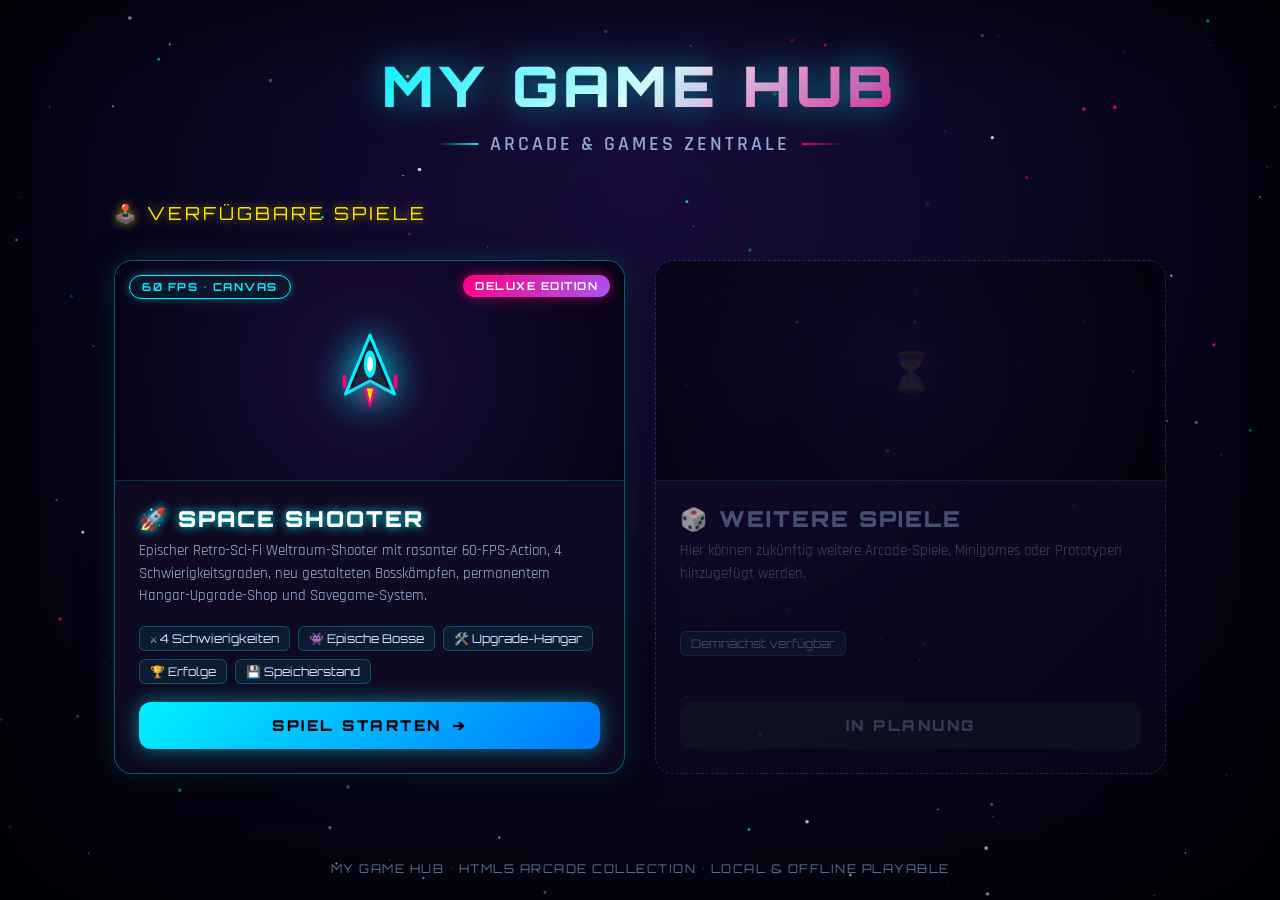
==== index.html @ 95146337 "Hauptseite index.html fuer Game Hub hinzugefuegt" ====
<!DOCTYPE html>
<html lang="de">
<head>
  <meta charset="UTF-8">
  <meta name="viewport" content="width=device-width, initial-scale=1.0">
  <title>My Game Hub - Arcade & Games</title>
  <link rel="preconnect" href="https://fonts.googleapis.com">
  <link rel="preconnect" href="https://fonts.gstatic.com" crossorigin>
  <link href="https://fonts.googleapis.com/css2?family=Orbitron:wght@500;700;900&family=Rajdhani:wght@500;600;700&display=swap" rel="stylesheet">
  <style>
    :root {
      --primary: #00f0ff;
      --secondary: #ff007f;
      --accent: #ffe600;
      --success: #39ff14;
      --dark-bg: #060412;
      --card-bg: rgba(16, 12, 36, 0.82);
      --border-glow: rgba(0, 240, 255, 0.35);
    }

    * {
      box-sizing: border-box;
      margin: 0;
      padding: 0;
      user-select: none;
    }

    body {
      min-height: 100vh;
      background: radial-gradient(circle at 50% 20%, #150d38 0%, #08051a 50%, #03020a 100%);
      font-family: 'Rajdhani', sans-serif;
      color: #fff;
      display: flex;
      flex-direction: column;
      align-items: center;
      position: relative;
      overflow-x: hidden;
    }

    /* Ambient animated canvas background */
    #bg-canvas {
      position: fixed;
      top: 0;
      left: 0;
      width: 100vw;
      height: 100vh;
      z-index: 0;
      pointer-events: none;
      opacity: 0.85;
    }

    /* Vignette & scanline */
    .vignette {
      position: fixed;
      top: 0;
      left: 0;
      width: 100%;
      height: 100%;
      pointer-events: none;
      box-shadow: inset 0 0 120px rgba(0, 0, 0, 0.85);
      z-index: 1;
    }

    /* Header */
    header {
      position: relative;
      z-index: 2;
      margin-top: 50px;
      margin-bottom: 45px;
      text-align: center;
      padding: 0 20px;
    }

    .hub-title {
      font-family: 'Orbitron', sans-serif;
      font-size: clamp(34px, 5vw, 56px);
      font-weight: 900;
      letter-spacing: 5px;
      background: linear-gradient(135deg, #00f0ff 0%, #ffffff 50%, #ff007f 100%);
      -webkit-background-clip: text;
      -webkit-text-fill-color: transparent;
      text-shadow: 0 0 35px rgba(0, 240, 255, 0.55);
      margin-bottom: 10px;
      text-transform: uppercase;
    }

    .hub-subtitle {
      font-family: 'Rajdhani', sans-serif;
      font-size: clamp(16px, 2vw, 20px);
      font-weight: 600;
      letter-spacing: 3px;
      color: #8da6d6;
      text-transform: uppercase;
      display: flex;
      align-items: center;
      justify-content: center;
      gap: 12px;
    }

    .hub-subtitle::before,
    .hub-subtitle::after {
      content: '';
      display: inline-block;
      width: 40px;
      height: 2px;
      background: linear-gradient(90deg, transparent, #00f0ff);
    }
    .hub-subtitle::after {
      background: linear-gradient(90deg, #ff007f, transparent);
    }

    /* Main Container */
    main {
      position: relative;
      z-index: 2;
      width: 100%;
      max-width: 1100px;
      padding: 0 24px 60px;
      display: flex;
      flex-direction: column;
      align-items: center;
      gap: 36px;
    }

    /* Section Header */
    .section-title {
      font-family: 'Orbitron', sans-serif;
      font-size: 18px;
      letter-spacing: 3px;
      color: #ffe600;
      text-shadow: 0 0 10px rgba(255, 230, 0, 0.6);
      align-self: flex-start;
      display: flex;
      align-items: center;
      gap: 8px;
    }

    /* Game Cards Grid */
    .games-grid {
      display: grid;
      grid-template-columns: repeat(auto-fit, minmax(320px, 1fr));
      gap: 30px;
      width: 100%;
    }

    /* Featured Game Card */
    .game-card {
      background: var(--card-bg);
      backdrop-filter: blur(14px);
      -webkit-backdrop-filter: blur(14px);
      border: 1.5px solid var(--border-glow);
      border-radius: 18px;
      overflow: hidden;
      box-shadow: 0 10px 35px rgba(0, 0, 0, 0.6), 0 0 25px rgba(0, 240, 255, 0.18);
      transition: all 0.35s cubic-bezier(0.18, 0.89, 0.32, 1.28);
      display: flex;
      flex-direction: column;
      position: relative;
      text-decoration: none;
      color: inherit;
    }

    .game-card:hover {
      transform: translateY(-8px) scale(1.02);
      border-color: #00f0ff;
      box-shadow: 0 15px 45px rgba(0, 0, 0, 0.75), 0 0 45px rgba(0, 240, 255, 0.45);
    }

    /* Visual Banner / Artwork Preview */
    .card-banner {
      width: 100%;
      height: 220px;
      position: relative;
      overflow: hidden;
      background: radial-gradient(circle at center, #180d38 0%, #070316 100%);
      display: flex;
      justify-content: center;
      align-items: center;
      border-bottom: 1px solid rgba(0, 240, 255, 0.2);
    }

    .banner-graphic {
      position: relative;
      width: 100%;
      height: 100%;
      display: flex;
      justify-content: center;
      align-items: center;
    }

    /* Stylized Mini Ship Art */
    .ship-icon {
      width: 78px;
      height: 84px;
      filter: drop-shadow(0 0 18px #00f0ff);
      transition: transform 0.35s ease;
      animation: float-ship 3s ease-in-out infinite alternate;
    }

    .game-card:hover .ship-icon {
      transform: scale(1.15) translateY(-6px);
      filter: drop-shadow(0 0 28px #00f0ff) drop-shadow(0 0 40px #ff007f);
    }

    @keyframes float-ship {
      from { transform: translateY(-4px); }
      to { transform: translateY(4px); }
    }

    .card-badge {
      position: absolute;
      top: 14px;
      right: 14px;
      background: linear-gradient(135deg, #ff007f, #a855f7);
      color: #fff;
      font-family: 'Orbitron', monospace;
      font-size: 11px;
      font-weight: 700;
      letter-spacing: 1.5px;
      padding: 4px 12px;
      border-radius: 20px;
      box-shadow: 0 0 12px rgba(255, 0, 127, 0.6);
      text-transform: uppercase;
    }

    .card-badge.tag-60fps {
      right: auto;
      left: 14px;
      background: rgba(10, 25, 45, 0.85);
      border: 1px solid #00f0ff;
      color: #00f0ff;
      box-shadow: 0 0 10px rgba(0, 240, 255, 0.35);
    }

    /* Card Details */
    .card-content {
      padding: 24px;
      display: flex;
      flex-direction: column;
      flex: 1;
      justify-content: space-between;
      gap: 18px;
    }

    .game-title {
      font-family: 'Orbitron', sans-serif;
      font-size: 22px;
      font-weight: 900;
      letter-spacing: 2px;
      color: #fff;
      display: flex;
      align-items: center;
      gap: 10px;
      text-shadow: 0 0 10px var(--primary);
    }

    .game-desc {
      font-size: 15px;
      color: #a4b8df;
      line-height: 1.5;
    }

    .feature-tags {
      display: flex;
      flex-wrap: wrap;
      gap: 8px;
    }

    .feature-tag {
      background: rgba(0, 240, 255, 0.08);
      border: 1px solid rgba(0, 240, 255, 0.25);
      border-radius: 6px;
      padding: 4px 10px;
      font-size: 12px;
      font-family: 'Orbitron', monospace;
      color: #cde4ff;
    }

    /* Launch Button */
    .card-btn {
      background: linear-gradient(135deg, #00f0ff, #0077ff);
      color: #05040d;
      border: none;
      font-family: 'Orbitron', sans-serif;
      font-weight: 900;
      font-size: 15px;
      letter-spacing: 2.5px;
      padding: 14px 24px;
      border-radius: 12px;
      text-align: center;
      text-transform: uppercase;
      box-shadow: 0 0 20px rgba(0, 240, 255, 0.5);
      transition: all 0.2s ease;
      display: flex;
      align-items: center;
      justify-content: center;
      gap: 10px;
    }

    .game-card:hover .card-btn {
      background: linear-gradient(135deg, #4ef2ff, #0099ff);
      box-shadow: 0 0 30px rgba(0, 240, 255, 0.85);
      transform: scale(1.02);
    }

    /* Placeholder Card for upcoming games */
    .game-card.placeholder {
      border: 1.5px dashed rgba(255, 255, 255, 0.2);
      box-shadow: none;
      opacity: 0.65;
      cursor: default;
    }

    .game-card.placeholder:hover {
      transform: none;
      border-color: rgba(255, 255, 255, 0.35);
      box-shadow: none;
    }

    /* Footer */
    footer {
      position: relative;
      z-index: 2;
      margin-top: auto;
      padding: 24px;
      text-align: center;
      font-family: 'Orbitron', monospace;
      font-size: 12px;
      letter-spacing: 1.5px;
      color: #5d6f8f;
    }
  </style>
</head>
<body>

  <!-- Animated Starfield Background -->
  <canvas id="bg-canvas"></canvas>
  <div class="vignette"></div>

  <!-- Header Section -->
  <header>
    <h1 class="hub-title">MY GAME HUB</h1>
    <div class="hub-subtitle">ARCADE & GAMES ZENTRALE</div>
  </header>

  <!-- Main Content -->
  <main>
    <div class="section-title">
      <span>🕹️</span> VERFÜGBARE SPIELE
    </div>

    <div class="games-grid">
      <!-- 1. Space Shooter Featured Card -->
      <a href="space-shooter/index.html" class="game-card">
        <div class="card-banner">
          <div class="card-badge tag-60fps">60 FPS • CANVAS</div>
          <div class="card-badge">DELUXE EDITION</div>
          <div class="banner-graphic">
            <svg class="ship-icon" viewBox="0 0 100 110" fill="none" xmlns="http://www.w3.org/2000/svg">
              <!-- Glow Wings -->
              <path d="M50 8L82 85L50 68L18 85L50 8Z" fill="#0f172a" stroke="#00f0ff" stroke-width="4" stroke-linejoin="round"/>
              <path d="M50 20L72 75L50 64L28 75L50 20Z" fill="#1e293b"/>
              <!-- Glowing Cockpit -->
              <ellipse cx="50" cy="46" rx="8" ry="18" fill="#00f0ff"/>
              <ellipse cx="50" cy="46" rx="4" ry="10" fill="#ffffff"/>
              <!-- Thruster Flame -->
              <path d="M42 78L50 104L58 78Z" fill="#ff007f" filter="drop-shadow(0 0 10px #ff007f)"/>
              <path d="M46 78L50 96L54 78Z" fill="#ffe600"/>
              <!-- Wingtip Guns -->
              <rect x="14" y="60" width="5" height="18" fill="#ff007f" rx="2"/>
              <rect x="81" y="60" width="5" height="18" fill="#ff007f" rx="2"/>
            </svg>
          </div>
        </div>

        <div class="card-content">
          <div>
            <div class="game-title">
              <span>🚀</span> SPACE SHOOTER
            </div>
            <p class="game-desc" style="margin-top: 8px;">
              Epischer Retro-Sci-Fi Weltraum-Shooter mit rasanter 60-FPS-Action, 4 Schwierigkeitsgraden, 
              neu gestalteten Bosskämpfen, permanentem Hangar-Upgrade-Shop und Savegame-System.
            </p>
          </div>

          <div class="feature-tags">
            <span class="feature-tag">⚔️ 4 Schwierigkeiten</span>
            <span class="feature-tag">👾 Epische Bosse</span>
            <span class="feature-tag">🛠️ Upgrade-Hangar</span>
            <span class="feature-tag">🏆 Erfolge</span>
            <span class="feature-tag">💾 Speicherstand</span>
          </div>

          <div class="card-btn">
            <span>SPIEL STARTEN</span>
            <span>➔</span>
          </div>
        </div>
      </a>

      <!-- 2. Placeholder Card for Future Games -->
      <div class="game-card placeholder">
        <div class="card-banner" style="background: radial-gradient(circle, #0e0a24 0%, #04020a 100%);">
          <div style="font-family:'Orbitron'; font-size: 38px; color: rgba(255,255,255,0.15);">
            ⏳
          </div>
        </div>

        <div class="card-content">
          <div>
            <div class="game-title" style="color: #68799c; text-shadow: none;">
              <span>🎲</span> WEITERE SPIELE
            </div>
            <p class="game-desc" style="margin-top: 8px; color: #5a6b8c;">
              Hier können zukünftig weitere Arcade-Spiele, Minigames oder Prototypen hinzugefügt werden.
            </p>
          </div>

          <div class="feature-tags">
            <span class="feature-tag" style="border-color: rgba(255,255,255,0.1); color: #5a6b8c;">Demnächst verfügbar</span>
          </div>

          <div class="card-btn" style="background: #141724; color: #4e5b77; box-shadow: none; cursor: default;">
            IN PLANUNG
          </div>
        </div>
      </div>

    </div>
  </main>

  <!-- Footer -->
  <footer>
    MY GAME HUB • HTML5 ARCADE COLLECTION • LOCAL & OFFLINE PLAYABLE
  </footer>

  <script>
    // Subtle interactive starfield canvas in the background
    const canvas = document.getElementById('bg-canvas');
    const ctx = canvas.getContext('2d');

    let width = canvas.width = window.innerWidth;
    let height = canvas.height = window.innerHeight;

    window.addEventListener('resize', () => {
      width = canvas.width = window.innerWidth;
      height = canvas.height = window.innerHeight;
      initStars();
    });

    let stars = [];
    function initStars() {
      stars = [];
      const count = Math.floor((width * height) / 9000);
      for (let i = 0; i < count; i++) {
        stars.push({
          x: Math.random() * width,
          y: Math.random() * height,
          radius: Math.random() * 1.5 + 0.4,
          speed: Math.random() * 0.4 + 0.15,
          twinkle: Math.random() * Math.PI * 2,
          color: Math.random() > 0.8 ? '#00f0ff' : (Math.random() > 0.85 ? '#ff007f' : '#ffffff')
        });
      }
    }
    initStars();

    function render() {
      ctx.clearRect(0, 0, width, height);

      // Deep space nebula glow
      const grad = ctx.createRadialGradient(width * 0.5, height * 0.3, 100, width * 0.5, height * 0.3, width * 0.8);
      grad.addColorStop(0, 'rgba(40, 15, 75, 0.2)');
      grad.addColorStop(0.5, 'rgba(10, 25, 60, 0.1)');
      grad.addColorStop(1, 'transparent');
      ctx.fillStyle = grad;
      ctx.fillRect(0, 0, width, height);

      // Draw twinkling stars
      stars.forEach(s => {
        s.y += s.speed;
        s.twinkle += 0.03;
        if (s.y > height) {
          s.y = 0;
          s.x = Math.random() * width;
        }

        const alpha = 0.3 + 0.7 * (0.5 + 0.5 * Math.sin(s.twinkle));
        ctx.save();
        ctx.globalAlpha = alpha;
        ctx.fillStyle = s.color;
        ctx.beginPath();
        ctx.arc(s.x, s.y, s.radius, 0, Math.PI * 2);
        ctx.fill();
        ctx.restore();
      });

      requestAnimationFrame(render);
    }
    render();
  </script>
</body>
</html>
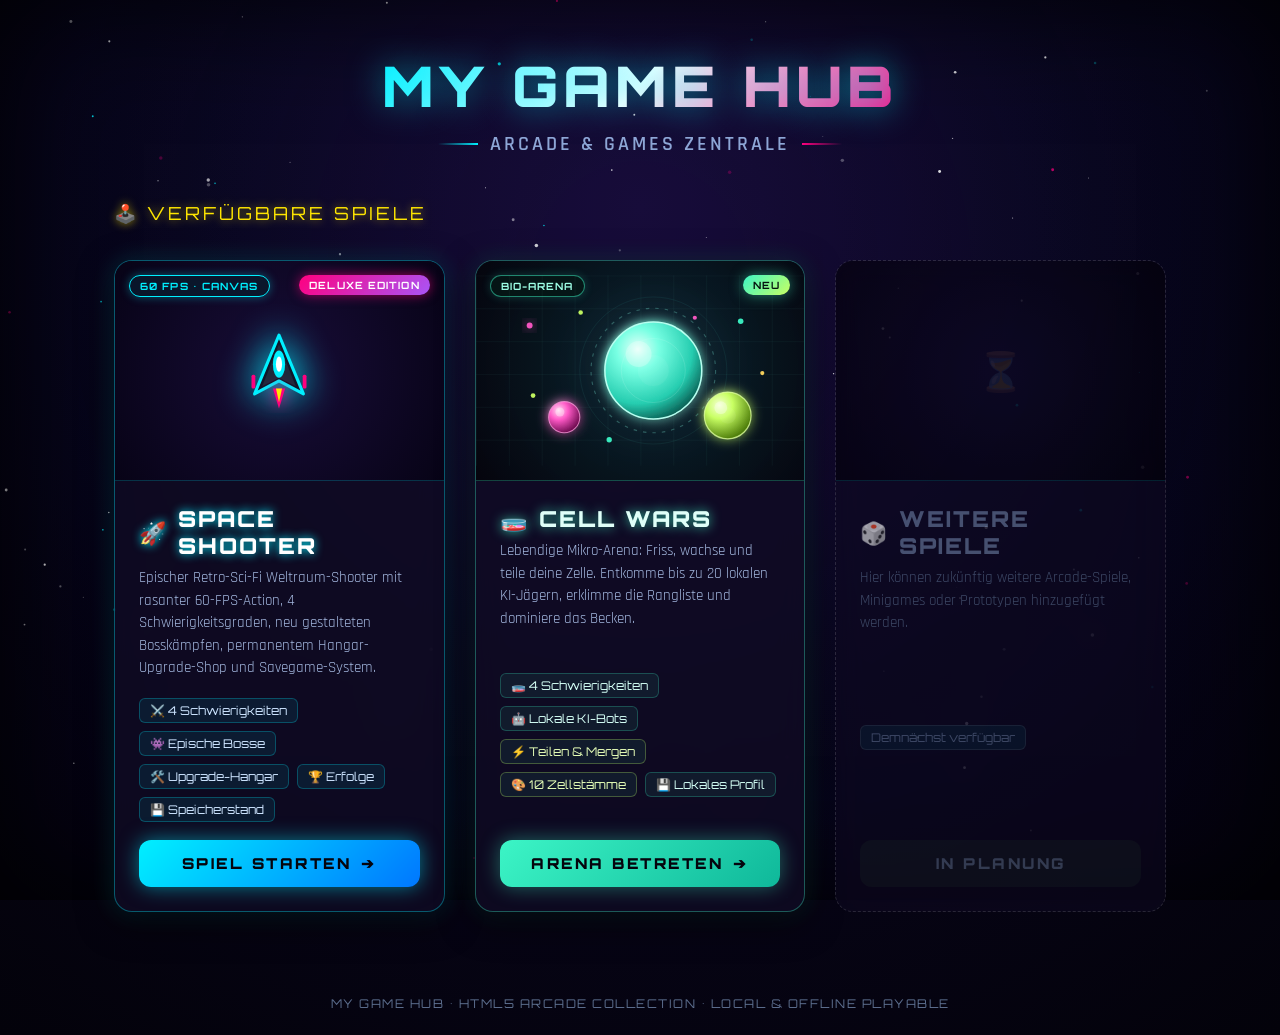
==== commit c4da7c1f: "CELL WARS Arena-Spiel und Hub-Karte hinzugefuegt" ====
--- a/index.html
+++ b/index.html
@@ -211,13 +211,17 @@
       position: absolute;
       top: 14px;
       right: 14px;
+      max-width: calc(50% - 22px);
+      overflow: hidden;
+      white-space: nowrap;
+      text-overflow: ellipsis;
       background: linear-gradient(135deg, #ff007f, #a855f7);
       color: #fff;
       font-family: 'Orbitron', monospace;
-      font-size: 11px;
+      font-size: 10px;
       font-weight: 700;
-      letter-spacing: 1.5px;
-      padding: 4px 12px;
+      letter-spacing: 1.1px;
+      padding: 4px 10px;
       border-radius: 20px;
       box-shadow: 0 0 12px rgba(255, 0, 127, 0.6);
       text-transform: uppercase;
@@ -301,6 +305,100 @@
       background: linear-gradient(135deg, #4ef2ff, #0099ff);
       box-shadow: 0 0 30px rgba(0, 240, 255, 0.85);
       transform: scale(1.02);
+    }
+
+    /* CELL WARS — scoped bio-arena identity */
+    .cellwars-card {
+      border-color: rgba(60, 245, 198, 0.34);
+      box-shadow: 0 10px 35px rgba(0, 0, 0, 0.6), 0 0 25px rgba(60, 245, 198, 0.14);
+    }
+
+    .cellwars-card:hover {
+      border-color: #3cf5c6;
+      box-shadow: 0 15px 45px rgba(0, 0, 0, 0.75), 0 0 45px rgba(60, 245, 198, 0.4);
+    }
+
+    .cellwars-banner {
+      background:
+        radial-gradient(circle at 54% 48%, rgba(30, 130, 112, 0.32) 0%, rgba(7, 24, 32, 0.9) 46%, #05040d 100%);
+      border-bottom-color: rgba(60, 245, 198, 0.25);
+    }
+
+    .cellwars-card .card-badge {
+      right: 14px;
+      background: linear-gradient(135deg, #3cf5c6, #c8ff63);
+      color: #04130f;
+      box-shadow: 0 0 14px rgba(60, 245, 198, 0.5);
+    }
+
+    .cellwars-card .card-badge.tag-bio {
+      right: auto;
+      left: 14px;
+      background: rgba(5, 24, 22, 0.82);
+      border: 1px solid rgba(60, 245, 198, 0.5);
+      color: #9effe6;
+      box-shadow: 0 0 10px rgba(60, 245, 198, 0.2);
+    }
+
+    .cellwars-art {
+      width: 100%;
+      height: 100%;
+      display: block;
+      transition: transform 0.4s ease;
+    }
+
+    .cellwars-card:hover .cellwars-art {
+      transform: scale(1.035);
+    }
+
+    .cellwars-cell-main,
+    .cellwars-cell-lime,
+    .cellwars-cell-magenta {
+      transform-box: fill-box;
+      transform-origin: center;
+    }
+
+    .cellwars-cell-main {
+      animation: cellwars-float 4.6s ease-in-out infinite;
+    }
+
+    .cellwars-cell-lime {
+      animation: cellwars-float 5.4s ease-in-out -1.4s infinite reverse;
+    }
+
+    .cellwars-cell-magenta {
+      animation: cellwars-float 4.1s ease-in-out -2.2s infinite;
+    }
+
+    @keyframes cellwars-float {
+      0%, 100% { transform: translateY(-3px) scale(1); }
+      50% { transform: translateY(3px) scale(1.018); }
+    }
+
+    .cellwars-card .game-title {
+      color: #dffff8;
+      text-shadow: 0 0 12px rgba(60, 245, 198, 0.8);
+    }
+
+    .cellwars-card .card-btn {
+      background: linear-gradient(135deg, #3cf5c6, #0fb89a);
+      box-shadow: 0 0 20px rgba(60, 245, 198, 0.4);
+    }
+
+    .cellwars-card:hover .card-btn {
+      background: linear-gradient(135deg, #9effe6, #3cf5c6);
+      box-shadow: 0 0 30px rgba(60, 245, 198, 0.75);
+    }
+
+    .cellwars-card .feature-tag {
+      background: rgba(60, 245, 198, 0.07);
+      border-color: rgba(60, 245, 198, 0.24);
+      color: #d4fff6;
+    }
+
+    .cellwars-card .tag-lime {
+      border-color: rgba(200, 255, 99, 0.28);
+      color: #e7ffb8;
     }
 
     /* Placeholder Card for upcoming games */
@@ -399,7 +497,104 @@
         </div>
       </a>
 
-      <!-- 2. Placeholder Card for Future Games -->
+      <!-- 2. CELL WARS -->
+      <a href="cell-wars/index.html" class="game-card cellwars-card">
+        <div class="card-banner cellwars-banner">
+          <div class="card-badge tag-bio">BIO-ARENA</div>
+          <div class="card-badge">NEU</div>
+          <div class="banner-graphic">
+            <svg class="cellwars-art" viewBox="0 0 380 220" role="img" aria-label="Mikro-Arena mit leuchtenden Zellen und Nahrungspartikeln">
+              <defs>
+                <radialGradient id="cwHubCellA" cx="34%" cy="28%" r="78%">
+                  <stop offset="0" stop-color="#e7fff9"/>
+                  <stop offset="0.28" stop-color="#78ffe3"/>
+                  <stop offset="0.72" stop-color="#26cdb0"/>
+                  <stop offset="1" stop-color="#07594f"/>
+                </radialGradient>
+                <radialGradient id="cwHubCellLime" cx="32%" cy="28%" r="76%">
+                  <stop offset="0" stop-color="#f4ffd2"/>
+                  <stop offset="0.38" stop-color="#c8ff63"/>
+                  <stop offset="1" stop-color="#4b7a08"/>
+                </radialGradient>
+                <radialGradient id="cwHubCellMagenta" cx="32%" cy="28%" r="76%">
+                  <stop offset="0" stop-color="#ffd8f2"/>
+                  <stop offset="0.4" stop-color="#ff59c7"/>
+                  <stop offset="1" stop-color="#6c0a4e"/>
+                </radialGradient>
+                <pattern id="cwHubGrid" width="38" height="38" patternUnits="userSpaceOnUse">
+                  <path d="M38 0H0V38" fill="none" stroke="#5ff5d9" stroke-opacity="0.09" stroke-width="1"/>
+                </pattern>
+                <filter id="cwHubGlow" x="-70%" y="-70%" width="240%" height="240%">
+                  <feGaussianBlur stdDeviation="7" result="blur"/>
+                  <feMerge>
+                    <feMergeNode in="blur"/>
+                    <feMergeNode in="SourceGraphic"/>
+                  </feMerge>
+                </filter>
+              </defs>
+
+              <rect width="380" height="220" fill="url(#cwHubGrid)"/>
+              <circle cx="205" cy="110" r="72" fill="none" stroke="#8affea" stroke-opacity="0.28" stroke-width="1.3" stroke-dasharray="4 7"/>
+              <circle cx="205" cy="110" r="85" fill="none" stroke="#5ff5d9" stroke-opacity="0.08" stroke-width="1"/>
+
+              <g class="cellwars-cell-magenta" filter="url(#cwHubGlow)">
+                <circle cx="102" cy="164" r="18" fill="url(#cwHubCellMagenta)" stroke="#ff9ade" stroke-opacity="0.75" stroke-width="1.2"/>
+                <circle cx="97" cy="158" r="5.2" fill="#fff" opacity="0.35"/>
+              </g>
+
+              <g class="cellwars-cell-lime" filter="url(#cwHubGlow)">
+                <circle cx="291" cy="162" r="27" fill="url(#cwHubCellLime)" stroke="#dcff9a" stroke-opacity="0.8" stroke-width="1.4"/>
+                <circle cx="283" cy="153" r="7.4" fill="#fff" opacity="0.34"/>
+                <circle cx="291" cy="162" r="9.5" fill="#f5ffd6" opacity="0.08"/>
+              </g>
+
+              <g class="cellwars-cell-main" filter="url(#cwHubGlow)">
+                <circle cx="205" cy="110" r="56" fill="url(#cwHubCellA)" stroke="#b6fff0" stroke-width="1.8"/>
+                <circle cx="205" cy="110" r="37" fill="none" stroke="#d8fff8" stroke-opacity="0.16" stroke-width="1"/>
+                <circle cx="188" cy="91" r="15" fill="#fff" opacity="0.26"/>
+                <circle cx="205" cy="110" r="18" fill="#eafffb" opacity="0.06"/>
+              </g>
+
+              <g opacity="0.95">
+                <circle cx="62" cy="58" r="3.4" fill="#ff59c7" filter="url(#cwHubGlow)"/>
+                <circle cx="121" cy="43" r="2.6" fill="#c8ff63"/>
+                <circle cx="306" cy="53" r="3.2" fill="#3cf5c6"/>
+                <circle cx="331" cy="113" r="2.4" fill="#ffd75e"/>
+                <circle cx="66" cy="139" r="2.7" fill="#c8ff63"/>
+                <circle cx="154" cy="190" r="3.1" fill="#3cf5c6"/>
+                <circle cx="253" cy="49" r="2.4" fill="#ff59c7"/>
+              </g>
+            </svg>
+          </div>
+        </div>
+
+        <div class="card-content">
+          <div>
+            <div class="game-title">
+              <span>🧫</span> CELL WARS
+            </div>
+            <p class="game-desc" style="margin-top: 8px;">
+              Lebendige Mikro-Arena: Friss, wachse und teile deine Zelle. Entkomme bis zu 20
+              lokalen KI-Jägern, erklimme die Rangliste und dominiere das Becken.
+            </p>
+          </div>
+
+          <div class="feature-tags">
+            <span class="feature-tag">🧫 4 Schwierigkeiten</span>
+            <span class="feature-tag">🤖 Lokale KI-Bots</span>
+            <span class="feature-tag tag-lime">⚡ Teilen &amp; Mergen</span>
+            <span class="feature-tag tag-lime">🎨 10 Zellstämme</span>
+            <span class="feature-tag">💾 Lokales Profil</span>
+          </div>
+
+          <div class="card-btn">
+            <span>ARENA BETRETEN</span>
+            <span>➔</span>
+          </div>
+        </div>
+      </a>
+
+      <!-- 3. Placeholder Card for Future Games -->
       <div class="game-card placeholder">
         <div class="card-banner" style="background: radial-gradient(circle, #0e0a24 0%, #04020a 100%);">
           <div style="font-family:'Orbitron'; font-size: 38px; color: rgba(255,255,255,0.15);">
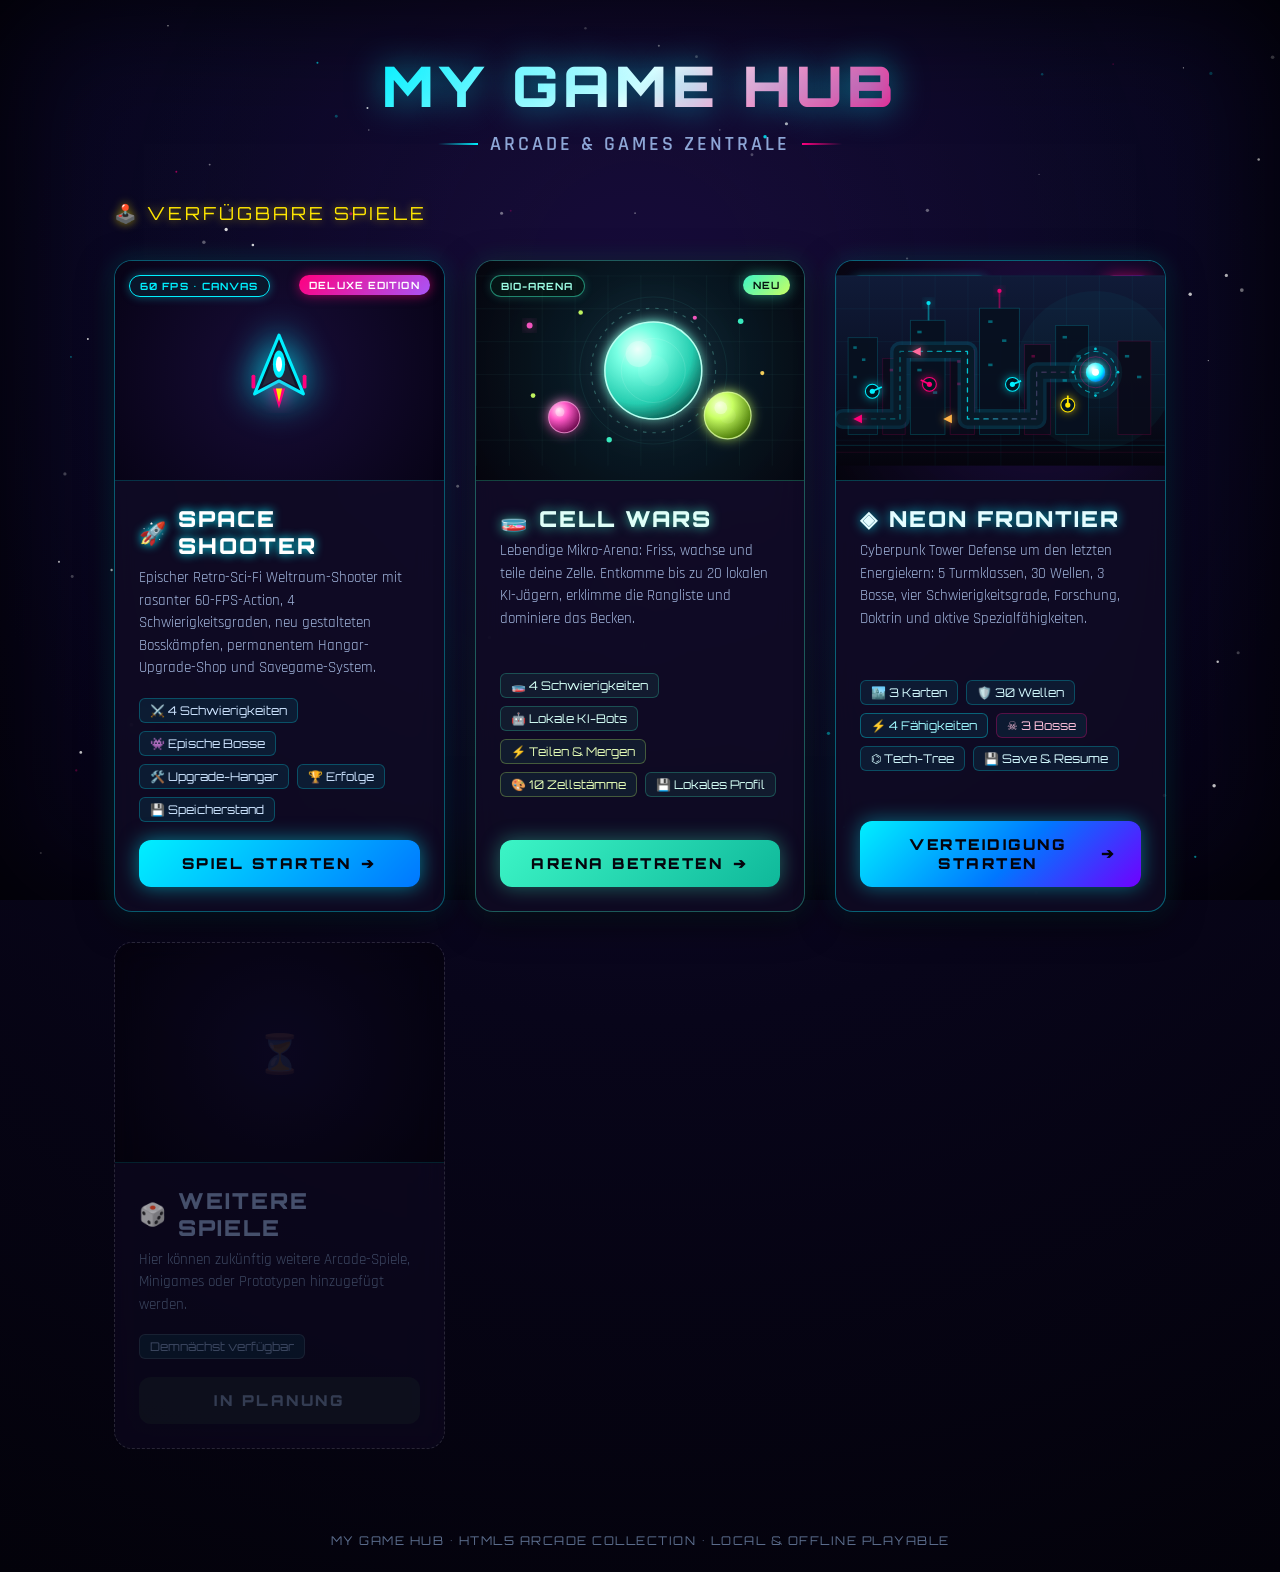
==== commit 61c5c20a: "Updates und Korrekturen hinzugefügt" ====
--- a/index.html
+++ b/index.html
@@ -399,6 +399,104 @@
     .cellwars-card .tag-lime {
       border-color: rgba(200, 255, 99, 0.28);
       color: #e7ffb8;
+    }
+
+    /* NEON FRONTIER — scoped cyber-defense identity */
+    .neonfrontier-card {
+      border-color: rgba(0, 240, 255, 0.38);
+      box-shadow: 0 10px 35px rgba(0, 0, 0, 0.6), 0 0 25px rgba(0, 240, 255, 0.16);
+    }
+
+    .neonfrontier-card:hover {
+      border-color: #00f0ff;
+      box-shadow: 0 15px 45px rgba(0, 0, 0, 0.75), 0 0 48px rgba(0, 240, 255, 0.4), 0 0 34px rgba(255, 0, 119, 0.16);
+    }
+
+    .neonfrontier-banner {
+      background:
+        radial-gradient(circle at 62% 42%, rgba(0, 240, 255, 0.16) 0%, rgba(30, 12, 66, 0.55) 35%, #05040d 100%);
+      border-bottom-color: rgba(0, 240, 255, 0.24);
+    }
+
+    .neonfrontier-card .card-badge {
+      right: 14px;
+      background: linear-gradient(135deg, #ff0077, #7000ff);
+      color: #fff;
+      box-shadow: 0 0 14px rgba(255, 0, 119, 0.5);
+    }
+
+    .neonfrontier-card .card-badge.tag-td {
+      right: auto;
+      left: 14px;
+      background: rgba(5, 17, 28, 0.86);
+      border: 1px solid rgba(0, 240, 255, 0.5);
+      color: #9ff9ff;
+      box-shadow: 0 0 10px rgba(0, 240, 255, 0.22);
+    }
+
+    .neonfrontier-art {
+      width: 100%;
+      height: 100%;
+      display: block;
+      transition: transform 0.4s ease;
+    }
+
+    .neonfrontier-card:hover .neonfrontier-art {
+      transform: scale(1.035);
+    }
+
+    .nf-hub-ring,
+    .nf-hub-core {
+      transform-box: fill-box;
+      transform-origin: center;
+    }
+
+    .nf-hub-ring {
+      animation: nf-hub-spin 20s linear infinite;
+    }
+
+    .nf-hub-core {
+      animation: nf-hub-pulse 2.8s ease-in-out infinite;
+    }
+
+    @keyframes nf-hub-spin {
+      to { transform: rotate(360deg); }
+    }
+
+    @keyframes nf-hub-pulse {
+      0%, 100% { opacity: 0.82; transform: scale(0.96); }
+      50% { opacity: 1; transform: scale(1.05); }
+    }
+
+    .neonfrontier-card .game-title {
+      color: #e4fdff;
+      text-shadow: 0 0 12px rgba(0, 240, 255, 0.75);
+    }
+
+    .neonfrontier-card .card-btn {
+      background: linear-gradient(135deg, #00f0ff, #0077ff 55%, #7000ff);
+      box-shadow: 0 0 20px rgba(0, 240, 255, 0.42);
+    }
+
+    .neonfrontier-card:hover .card-btn {
+      background: linear-gradient(135deg, #7ffaff, #00c8ff 48%, #b26bff);
+      box-shadow: 0 0 32px rgba(0, 240, 255, 0.78), 0 0 20px rgba(255, 0, 119, 0.2);
+    }
+
+    .neonfrontier-card .feature-tag {
+      background: rgba(0, 240, 255, 0.07);
+      border-color: rgba(0, 240, 255, 0.24);
+      color: #d4faff;
+    }
+
+    .neonfrontier-card .tag-cyan {
+      border-color: rgba(0, 240, 255, 0.34);
+      color: #9ff9ff;
+    }
+
+    .neonfrontier-card .tag-pink {
+      border-color: rgba(255, 0, 119, 0.3);
+      color: #ffc1dc;
     }
 
     /* Placeholder Card for upcoming games */
@@ -594,7 +692,158 @@
         </div>
       </a>
 
-      <!-- 3. Placeholder Card for Future Games -->
+      <!-- 3. NEON FRONTIER: LAST DEFENSE -->
+      <a href="neon-frontier/index.html" class="game-card neonfrontier-card">
+        <div class="card-banner neonfrontier-banner">
+          <div class="card-badge tag-td">TOWER DEFENSE</div>
+          <div class="card-badge">NEU</div>
+          <div class="banner-graphic">
+            <svg class="neonfrontier-art" viewBox="0 0 380 220" role="img" aria-label="Cyberpunk-Stadt mit Verteidigungsroute, Türmen und Energiekern">
+              <defs>
+                <linearGradient id="nfHubSky" x1="0" y1="0" x2="0" y2="1">
+                  <stop offset="0" stop-color="#101b38"/>
+                  <stop offset="0.55" stop-color="#0a1024"/>
+                  <stop offset="1" stop-color="#05040d"/>
+                </linearGradient>
+                <radialGradient id="nfHubCore" cx="38%" cy="34%" r="70%">
+                  <stop offset="0" stop-color="#ffffff"/>
+                  <stop offset="0.28" stop-color="#9ffcff"/>
+                  <stop offset="0.7" stop-color="#00f0ff"/>
+                  <stop offset="1" stop-color="#0077ff"/>
+                </radialGradient>
+                <linearGradient id="nfHubBeam" x1="0" y1="0" x2="1" y2="0">
+                  <stop offset="0" stop-color="#00f0ff" stop-opacity="0"/>
+                  <stop offset="0.5" stop-color="#00f0ff" stop-opacity="0.8"/>
+                  <stop offset="1" stop-color="#ff0077" stop-opacity="0"/>
+                </linearGradient>
+                <pattern id="nfHubGrid" width="38" height="38" patternUnits="userSpaceOnUse">
+                  <path d="M38 0H0V38" fill="none" stroke="#00f0ff" stroke-opacity="0.08" stroke-width="1"/>
+                </pattern>
+                <filter id="nfHubGlow" x="-80%" y="-80%" width="260%" height="260%">
+                  <feGaussianBlur stdDeviation="5" result="blur"/>
+                  <feMerge>
+                    <feMergeNode in="blur"/>
+                    <feMergeNode in="SourceGraphic"/>
+                  </feMerge>
+                </filter>
+              </defs>
+
+              <rect width="380" height="220" fill="url(#nfHubSky)"/>
+              <rect width="380" height="220" fill="url(#nfHubGrid)"/>
+              <circle cx="300" cy="110" r="92" fill="#00f0ff" opacity="0.035"/>
+
+              <!-- Skyline -->
+              <g opacity="0.92">
+                <rect x="14" y="72" width="34" height="112" fill="#07101f" stroke="#00f0ff" stroke-opacity="0.2"/>
+                <rect x="54" y="96" width="26" height="88" fill="#0a0b1a" stroke="#ff0077" stroke-opacity="0.18"/>
+                <rect x="86" y="52" width="40" height="132" fill="#07101f" stroke="#00f0ff" stroke-opacity="0.22"/>
+                <rect x="132" y="86" width="28" height="98" fill="#0a0b1a" stroke="#ff0077" stroke-opacity="0.2"/>
+                <rect x="166" y="38" width="46" height="146" fill="#07101f" stroke="#00f0ff" stroke-opacity="0.22"/>
+                <rect x="218" y="80" width="30" height="104" fill="#0a0b1a" stroke="#ff0077" stroke-opacity="0.18"/>
+                <rect x="254" y="58" width="38" height="126" fill="#07101f" stroke="#00f0ff" stroke-opacity="0.2"/>
+                <rect x="326" y="76" width="38" height="108" fill="#0a0b1a" stroke="#ff0077" stroke-opacity="0.18"/>
+                <g fill="#00f0ff" opacity="0.4">
+                  <rect x="20" y="82" width="4" height="3"/><rect x="30" y="96" width="4" height="3"/>
+                  <rect x="20" y="116" width="4" height="3"/><rect x="36" y="136" width="4" height="3"/>
+                  <rect x="94" y="64" width="5" height="3"/><rect x="108" y="82" width="5" height="3"/>
+                  <rect x="94" y="108" width="5" height="3"/><rect x="112" y="134" width="5" height="3"/>
+                  <rect x="176" y="52" width="5" height="3"/><rect x="192" y="74" width="5" height="3"/>
+                  <rect x="176" y="102" width="5" height="3"/><rect x="198" y="130" width="5" height="3"/>
+                  <rect x="262" y="70" width="5" height="3"/><rect x="278" y="92" width="5" height="3"/>
+                  <rect x="262" y="120" width="5" height="3"/><rect x="334" y="92" width="5" height="3"/>
+                  <rect x="348" y="116" width="5" height="3"/>
+                </g>
+                <g fill="#ff0077" opacity="0.34">
+                  <rect x="62" y="108" width="4" height="3"/><rect x="70" y="132" width="4" height="3"/>
+                  <rect x="140" y="98" width="4" height="3"/><rect x="140" y="124" width="4" height="3"/>
+                  <rect x="226" y="92" width="4" height="3"/><rect x="232" y="120" width="4" height="3"/>
+                </g>
+                <rect x="106" y="34" width="2" height="18" fill="#00f0ff" opacity="0.45"/>
+                <circle cx="107" cy="32" r="2.5" fill="#00f0ff" filter="url(#nfHubGlow)"/>
+                <rect x="188" y="20" width="2" height="18" fill="#ff0077" opacity="0.5"/>
+                <circle cx="189" cy="18" r="2.5" fill="#ff0077" filter="url(#nfHubGlow)"/>
+              </g>
+
+              <!-- Defense route -->
+              <polyline points="8,166 74,166 74,88 152,88 152,166 232,166 232,112 300,112" fill="none" stroke="#00c9e8" stroke-opacity="0.16" stroke-width="23" stroke-linecap="round" stroke-linejoin="round"/>
+              <polyline points="8,166 74,166 74,88 152,88 152,166 232,166 232,112 300,112" fill="none" stroke="#081a28" stroke-width="15" stroke-linecap="round" stroke-linejoin="round"/>
+              <polyline points="8,166 74,166 74,88 152,88 152,166 232,166 232,112 300,112" fill="none" stroke="url(#nfHubBeam)" stroke-width="1.5" stroke-dasharray="5 6" stroke-linecap="round" stroke-linejoin="round"/>
+
+              <!-- Defense turrets -->
+              <g filter="url(#nfHubGlow)">
+                <g transform="translate(42 134)">
+                  <circle r="8" fill="#061522" stroke="#00f0ff" stroke-width="1.2"/>
+                  <circle r="3" fill="#00f0ff"/><path d="M0 0L11 -5" stroke="#00f0ff" stroke-width="2"/>
+                </g>
+                <g transform="translate(108 126)">
+                  <circle r="8" fill="#061522" stroke="#ff0077" stroke-width="1.2"/>
+                  <circle r="3" fill="#ff0077"/><path d="M0 0L-10 -5" stroke="#ff0077" stroke-width="2"/>
+                </g>
+                <g transform="translate(204 126)">
+                  <circle r="8" fill="#061522" stroke="#00f0ff" stroke-width="1.2"/>
+                  <circle r="3" fill="#00f0ff"/><path d="M0 0L10 -4" stroke="#00f0ff" stroke-width="2"/>
+                </g>
+                <g transform="translate(268 150)">
+                  <circle r="8" fill="#061522" stroke="#ffe600" stroke-width="1.2"/>
+                  <circle r="3" fill="#ffe600"/><path d="M0 0L0 -11" stroke="#ffe600" stroke-width="2"/>
+                </g>
+              </g>
+
+              <!-- Incoming machines -->
+              <g filter="url(#nfHubGlow)">
+                <path d="M20 166L30 161L30 171Z" fill="#ff0077"/>
+                <path d="M88 88L98 83L98 93Z" fill="#ff6b9d"/>
+                <path d="M124 166L134 161L134 171Z" fill="#ffb347"/>
+              </g>
+
+              <!-- Energy core -->
+              <g transform="translate(300 112)">
+                <circle r="31" fill="#00f0ff" opacity="0.06"/>
+                <circle class="nf-hub-ring" r="24" fill="none" stroke="#00f0ff" stroke-opacity="0.55" stroke-width="1.2" stroke-dasharray="6 5"/>
+                <circle r="18" fill="none" stroke="#ff0077" stroke-opacity="0.36" stroke-width="1"/>
+                <circle class="nf-hub-core" r="11" fill="url(#nfHubCore)" filter="url(#nfHubGlow)"/>
+                <circle r="4" fill="#ffffff"/>
+                <g fill="#00f0ff" opacity="0.8">
+                  <circle cx="0" cy="-27" r="1.6"/><circle cx="26" cy="0" r="1.6"/>
+                  <circle cx="0" cy="27" r="1.6"/><circle cx="-26" cy="0" r="1.6"/>
+                </g>
+              </g>
+
+              <!-- Scanline accents -->
+              <rect x="0" y="196" width="380" height="1" fill="#00f0ff" opacity="0.16"/>
+              <rect x="0" y="204" width="380" height="1" fill="#ff0077" opacity="0.1"/>
+            </svg>
+          </div>
+        </div>
+
+        <div class="card-content">
+          <div>
+            <div class="game-title">
+              <span>◈</span> NEON FRONTIER
+            </div>
+            <p class="game-desc" style="margin-top: 8px;">
+              Cyberpunk Tower Defense um den letzten Energiekern: 5 Turmklassen, 30 Wellen,
+              3 Bosse, vier Schwierigkeitsgrade, Forschung, Doktrin und aktive Spezialfähigkeiten.
+            </p>
+          </div>
+
+          <div class="feature-tags">
+            <span class="feature-tag">🏙️ 3 Karten</span>
+            <span class="feature-tag">🛡️ 30 Wellen</span>
+            <span class="feature-tag tag-cyan">⚡ 4 Fähigkeiten</span>
+            <span class="feature-tag tag-pink">☠ 3 Bosse</span>
+            <span class="feature-tag">⌬ Tech-Tree</span>
+            <span class="feature-tag">💾 Save &amp; Resume</span>
+          </div>
+
+          <div class="card-btn">
+            <span>VERTEIDIGUNG STARTEN</span>
+            <span>➔</span>
+          </div>
+        </div>
+      </a>
+
+      <!-- 4. Placeholder Card for Future Games -->
       <div class="game-card placeholder">
         <div class="card-banner" style="background: radial-gradient(circle, #0e0a24 0%, #04020a 100%);">
           <div style="font-family:'Orbitron'; font-size: 38px; color: rgba(255,255,255,0.15);">
